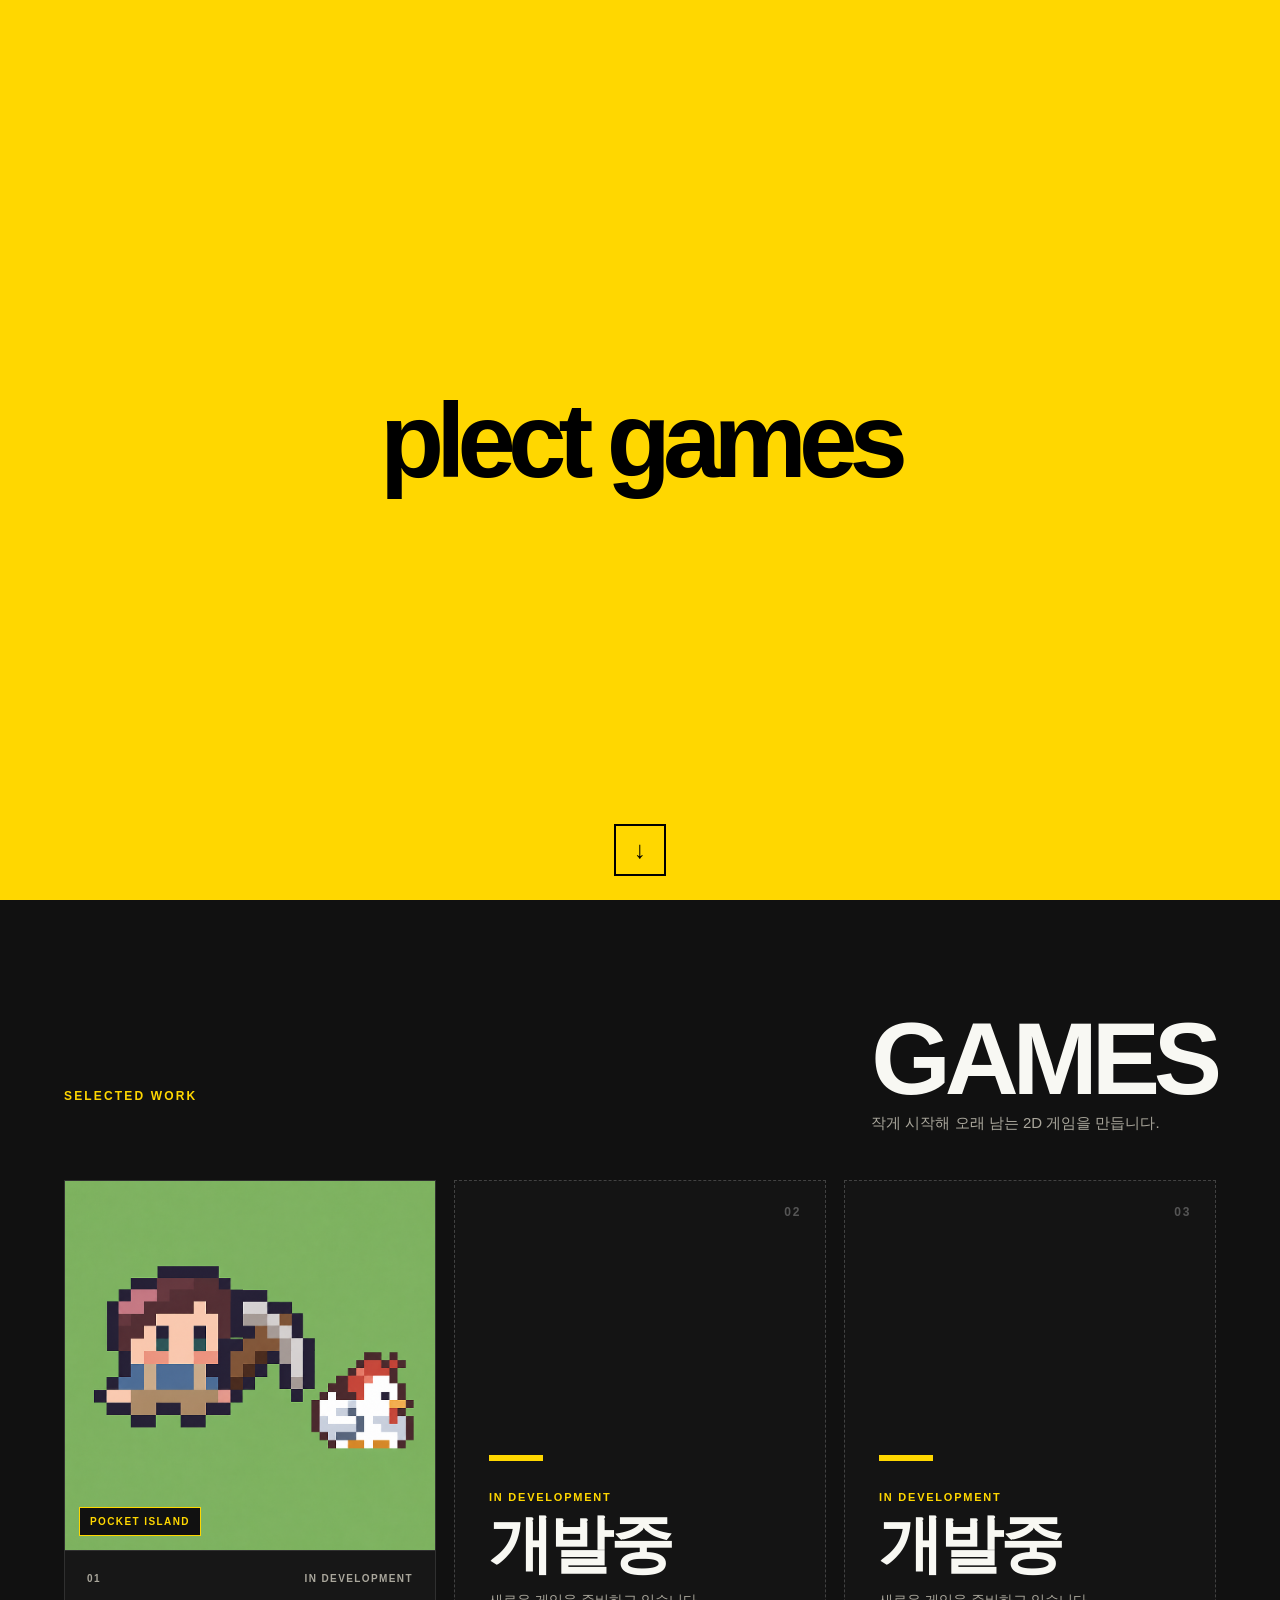
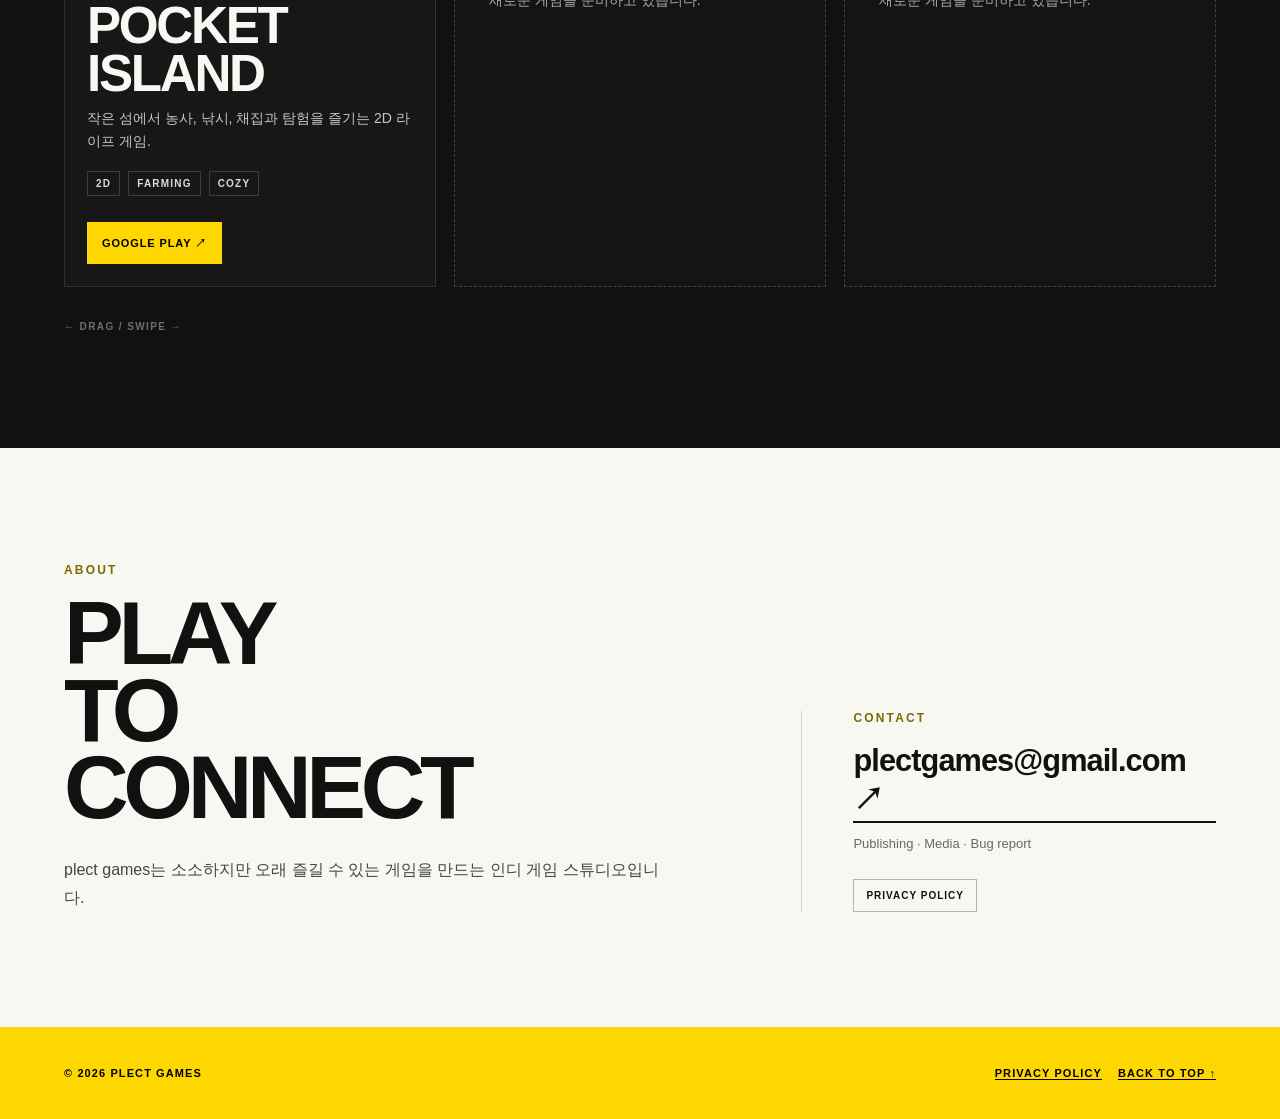
==== index.html @ aee7b850 "Add files via upload" ====
<!doctype html>
<html lang="ko">
<head>
  <meta charset="utf-8" />
  <meta name="viewport" content="width=device-width, initial-scale=1" />
  <meta name="theme-color" content="#FFD700" />
  <meta name="description" content="plect games — small games, deep worlds." />
  <title>plect games</title>
  <link rel="icon" href="assets/favicon.svg" type="image/svg+xml" />
  <link rel="stylesheet" href="styles.css?v=20260828" />
</head>
<body>
  <main>
    <section class="hero" id="top" aria-label="plect games intro">
      <h1 class="hero__logo" aria-label="plect games">plect games</h1>
      <a class="scroll-cue" href="#games" aria-label="게임 목록으로 이동">
        <span>↓</span>
      </a>
    </section>

    <section class="games section-dark" id="games">
      <div class="section-shell">
        <div class="section-heading reveal">
          <p class="eyebrow">SELECTED WORK</p>
          <h2>GAMES</h2>
          <p class="section-copy">작게 시작해 오래 남는 2D 게임을 만듭니다.</p>
        </div>

        <div class="games-track" aria-label="게임 목록">
          <article class="game-card reveal">
            <div class="game-media">
              <img class="game-image" src="assets/pocket-island.png" alt="곡괭이를 든 Pocket Island 모험가와 닭" />
              <div class="media-label">POCKET ISLAND</div>
            </div>
            <div class="game-card__body">
              <div class="game-card__meta">
                <span>01</span>
                <span>IN DEVELOPMENT</span>
              </div>
              <h3>POCKET ISLAND</h3>
              <p class="game-description">작은 섬에서 농사, 낚시, 채집과 탐험을 즐기는 2D 라이프 게임.</p>
              <ul class="tags" aria-label="게임 태그">
                <li>2D</li>
                <li>FARMING</li>
                <li>COZY</li>
              </ul>
              <div class="game-actions">
                <a class="btn btn--yellow" href="https://play.google.com/store/apps/details?id=com.plectgames.pocketisland&amp;pcampaignid=web_share" target="_blank" rel="noopener">GOOGLE PLAY ↗</a>
              </div>
            </div>
          </article>

          <article class="game-card game-card--development reveal" aria-label="개발 중인 게임">
            <div class="development-card">
              <span class="development-card__number">02</span>
              <p class="development-card__label">IN DEVELOPMENT</p>
              <h3>개발중</h3>
              <p class="development-card__copy">새로운 게임을 준비하고 있습니다.</p>
            </div>
          </article>

          <article class="game-card game-card--development reveal" aria-label="개발 중인 게임">
            <div class="development-card">
              <span class="development-card__number">03</span>
              <p class="development-card__label">IN DEVELOPMENT</p>
              <h3>개발중</h3>
              <p class="development-card__copy">새로운 게임을 준비하고 있습니다.</p>
            </div>
          </article>
        </div>

        <p class="swipe-hint">← DRAG / SWIPE →</p>
      </div>
    </section>

    <section class="info" id="info">
      <div class="section-shell info-grid">
        <div class="info-block reveal">
          <p class="eyebrow">ABOUT</p>
          <h2>PLAY<br />TO<br />CONNECT</h2>
          <p class="info-copy">plect games는 소소하지만 오래 즐길 수 있는 게임을 만드는 인디 게임 스튜디오입니다.</p>
        </div>

        <div class="contact-block reveal">
          <p class="eyebrow">CONTACT</p>
          <a class="contact-mail" href="mailto:plectgames@gmail.com">plectgames@gmail.com ↗</a>
          <p class="contact-note">Publishing · Media · Bug report</p>

          <nav class="socials" aria-label="사이트 링크">
            <a class="social-link" href="privacy.html">PRIVACY POLICY</a>
          </nav>
        </div>
      </div>
    </section>
  </main>

  <footer>
    <span>© <span id="year"></span> PLECT GAMES</span>
    <nav class="footer-links" aria-label="푸터 링크">
      <a href="privacy.html">PRIVACY POLICY</a>
      <a href="#top">BACK TO TOP ↑</a>
    </nav>
  </footer>

  <script src="script.js?v=20260828"></script>
</body>
</html>
---- styles.css ----
:root {
  --yellow: #ffd700;
  --black: #111111;
  --white: #f8f8f3;
  --muted: #aaa79c;
  --line: #2b2b2b;
  --page-pad: clamp(20px, 5vw, 80px);
}

* { box-sizing: border-box; }
html { scroll-behavior: smooth; }
body {
  margin: 0;
  background: var(--black);
  color: var(--white);
  font-family: Arial, Helvetica, "Apple SD Gothic Neo", "Noto Sans KR", sans-serif;
  overflow-x: hidden;
}

a { color: inherit; text-decoration: none; }
button, a { -webkit-tap-highlight-color: transparent; }
button { font: inherit; }

.hero {
  height: 100svh;
  min-height: 420px;
  display: grid;
  place-items: center;
  position: relative;
  padding: 28px;
  background: var(--yellow);
  color: #000;
  isolation: isolate;
}

.hero__logo {
  margin: 0;
  font-size: clamp(64px, 8.2vw, 150px);
  line-height: .9;
  letter-spacing: -0.075em;
  font-family: Arial, sans-serif;
  font-weight: 700;
  transform: translateY(-1vh);
}

.scroll-cue {
  width: 52px;
  height: 52px;
  display: grid;
  place-items: center;
  position: absolute;
  left: 50%;
  bottom: 24px;
  transform: translateX(-50%);
  border: 2px solid #000;
  font-size: 24px;
  font-weight: 900;
}
.scroll-cue span { animation: bounce 1.25s ease-in-out infinite; }
@keyframes bounce {
  0%,100% { transform: translateY(-3px); }
  50% { transform: translateY(5px); }
}

.section-dark { background: var(--black); }
.section-shell {
  width: min(1440px, 100%);
  margin: 0 auto;
  padding: clamp(78px, 9vw, 140px) var(--page-pad);
}
.section-heading {
  display: grid;
  grid-template-columns: 1fr auto;
  gap: 8px 28px;
  align-items: end;
  margin-bottom: 44px;
}
.eyebrow {
  margin: 0;
  font-size: 12px;
  font-weight: 900;
  letter-spacing: .18em;
  color: var(--yellow);
}
.section-heading h2,
.info h2 {
  margin: 0;
  font-size: clamp(54px, 8vw, 124px);
  line-height: .86;
  letter-spacing: -.06em;
  font-weight: 900;
}
.section-copy {
  grid-column: 2;
  margin: 0;
  max-width: 430px;
  color: var(--muted);
  font-size: 15px;
  line-height: 1.65;
}

.games-track {
  display: grid;
  grid-auto-flow: column;
  grid-auto-columns: minmax(320px, min(74vw, 520px));
  gap: 18px;
  overflow-x: auto;
  padding: 0 0 18px;
  scroll-snap-type: x mandatory;
  scrollbar-width: thin;
  scrollbar-color: var(--yellow) #202020;
  cursor: grab;
}
.games-track:active { cursor: grabbing; }
.games-track::-webkit-scrollbar { height: 8px; }
.games-track::-webkit-scrollbar-track { background: #202020; }
.games-track::-webkit-scrollbar-thumb { background: var(--yellow); }

.game-card {
  min-height: 600px;
  border: 1px solid #303030;
  background: #171717;
  scroll-snap-align: start;
  display: flex;
  flex-direction: column;
}
.game-card:hover { border-color: #5b5b5b; }
.game-media {
  position: relative;
  aspect-ratio: 1;
  min-height: 310px;
  overflow: hidden;
  border-bottom: 1px solid #303030;
}
.game-image {
  width: 100%;
  height: 100%;
  display: block;
  object-fit: cover;
}
.media-label {
  position: absolute;
  left: 14px;
  bottom: 14px;
  z-index: 5;
  background: var(--black);
  color: var(--yellow);
  border: 1px solid var(--yellow);
  padding: 8px 10px;
  font-size: 10px;
  letter-spacing: .14em;
  font-weight: 900;
}

.game-card__body {
  display: flex;
  flex: 1;
  flex-direction: column;
  padding: 22px;
}
.game-card__meta {
  display: flex;
  justify-content: space-between;
  gap: 18px;
  color: var(--muted);
  font-size: 10px;
  letter-spacing: .14em;
  font-weight: 900;
}
.game-card h3 {
  margin: 18px 0 10px;
  font-size: clamp(34px, 4vw, 56px);
  line-height: .93;
  letter-spacing: -.045em;
}
.game-description {
  margin: 0 0 18px;
  color: #c8c6be;
  font-size: 14px;
  line-height: 1.65;
}
.tags {
  list-style: none;
  display: flex;
  flex-wrap: wrap;
  gap: 8px;
  margin: 0 0 26px;
  padding: 0;
}
.tags li {
  border: 1px solid #3d3d3d;
  padding: 6px 8px;
  color: #dedbd2;
  font-size: 10px;
  letter-spacing: .12em;
  font-weight: 900;
}
.game-actions {
  display: flex;
  flex-wrap: wrap;
  gap: 8px;
  margin-top: auto;
}
.btn {
  min-height: 42px;
  display: inline-flex;
  align-items: center;
  justify-content: center;
  border: 1px solid #4d4d4d;
  padding: 0 14px;
  background: transparent;
  color: var(--white);
  font-size: 11px;
  font-weight: 900;
  letter-spacing: .08em;
  cursor: pointer;
}
.btn:hover { border-color: var(--yellow); color: var(--yellow); }
.btn--yellow { background: var(--yellow); color: #000; border-color: var(--yellow); }
.btn--yellow:hover { background: #000; color: var(--yellow); }
.btn--disabled { color: #6f6f6f; border-color: #313131; cursor: not-allowed; }

.game-card--development {
  border: 1px dashed #424242;
  background: #141414;
}
.development-card {
  min-height: 100%;
  flex: 1;
  display: flex;
  flex-direction: column;
  justify-content: center;
  padding: 34px;
  position: relative;
}
.development-card::before {
  content: "";
  width: 54px;
  height: 6px;
  background: var(--yellow);
  margin-bottom: 30px;
}
.development-card__number {
  position: absolute;
  top: 24px;
  right: 24px;
  color: #555;
  font-size: 12px;
  font-weight: 900;
  letter-spacing: .14em;
}
.development-card__label {
  margin: 0 0 12px;
  color: var(--yellow);
  font-size: 11px;
  font-weight: 900;
  letter-spacing: .16em;
}
.development-card h3 {
  margin: 0 0 14px;
  font-size: clamp(42px, 5vw, 70px);
  letter-spacing: -.055em;
}
.development-card__copy {
  margin: 0;
  color: var(--muted);
  font-size: 14px;
  line-height: 1.65;
}
.swipe-hint {
  margin: 16px 0 0;
  color: #6e6e6e;
  font-size: 10px;
  letter-spacing: .14em;
  font-weight: 900;
}

.info {
  background: var(--white);
  color: var(--black);
}
.info-grid {
  display: grid;
  grid-template-columns: 1.2fr .8fr;
  gap: clamp(54px, 9vw, 140px);
  align-items: end;
}
.info .eyebrow { color: #7d6a00; margin-bottom: 18px; }
.info h2 { font-size: clamp(50px, 7vw, 110px); }
.info-copy {
  max-width: 600px;
  margin: 30px 0 0;
  color: #454545;
  font-size: 16px;
  line-height: 1.75;
}
.contact-block { border-left: 1px solid #d4d1c5; padding-left: clamp(24px, 4vw, 54px); }
.contact-mail {
  display: inline-block;
  border-bottom: 2px solid var(--black);
  font-size: clamp(20px, 2.4vw, 34px);
  font-weight: 900;
  letter-spacing: -.03em;
  overflow-wrap: anywhere;
}
.contact-mail:hover { background: var(--yellow); }
.contact-note { color: #686868; font-size: 13px; }
.socials { display: flex; flex-wrap: wrap; gap: 8px; margin-top: 28px; }
.social-link {
  border: 1px solid #b8b5ab;
  padding: 10px 12px;
  font-size: 10px;
  font-weight: 900;
  letter-spacing: .1em;
}
.social-link:hover { background: var(--black); color: var(--yellow); border-color: var(--black); }

footer {
  min-height: 92px;
  display: flex;
  align-items: center;
  justify-content: space-between;
  gap: 20px;
  padding: 20px var(--page-pad);
  background: var(--yellow);
  color: #000;
  font-size: 11px;
  letter-spacing: .1em;
  font-weight: 900;
}
footer a { border-bottom: 1px solid #000; }
.footer-links {
  display: flex;
  flex-wrap: wrap;
  gap: 16px;
}

.reveal {
  opacity: 0;
  transform: translateY(18px);
  transition: opacity .55s ease, transform .55s ease;
}
.reveal.is-in { opacity: 1; transform: translateY(0); }

.privacy-page {
  background: var(--white);
  color: var(--black);
}
.privacy-hero {
  min-height: 46svh;
  display: flex;
  flex-direction: column;
  justify-content: flex-end;
  padding: clamp(36px, 7vw, 96px) var(--page-pad);
  background: var(--yellow);
}
.privacy-brand {
  position: absolute;
  top: 28px;
  left: var(--page-pad);
  font-size: 18px;
  font-weight: 900;
  letter-spacing: -.05em;
}
.privacy-hero h1 {
  max-width: 980px;
  margin: 16px 0 0;
  font-size: clamp(58px, 10vw, 140px);
  line-height: .86;
  letter-spacing: -.06em;
}
.privacy-date {
  margin: 22px 0 0;
  color: #4a4000;
  font-size: 13px;
  font-weight: 900;
  letter-spacing: .08em;
  text-transform: uppercase;
}
.privacy-content {
  width: min(920px, 100%);
  margin: 0 auto;
  padding: clamp(54px, 7vw, 96px) var(--page-pad);
  color: #202020;
  font-size: 16px;
  line-height: 1.78;
}
.privacy-content p {
  margin: 0 0 20px;
}
.privacy-content ul {
  margin: 0 0 24px;
  padding-left: 22px;
}
.privacy-content li {
  margin: 8px 0;
}
.privacy-content a {
  border-bottom: 2px solid var(--yellow);
  font-weight: 700;
}

@media (max-width: 840px) {
  .section-heading { grid-template-columns: 1fr; }
  .section-copy { grid-column: 1; }
  .info-grid { grid-template-columns: 1fr; }
  .contact-block { border-left: 0; border-top: 1px solid #d4d1c5; padding: 34px 0 0; }
  .game-card { min-height: 560px; }
  .game-media { min-height: 280px; }
}

@media (max-width: 520px) {
  .hero__logo { font-size: clamp(56px, 17.5vw, 90px); }
  .scroll-cue { width: 46px; height: 46px; bottom: 18px; }
  .section-shell { padding-left: 18px; padding-right: 18px; }
  .games-track { grid-auto-columns: 88vw; }
  .game-actions .btn { flex: 1 1 auto; }
  footer { align-items: flex-start; flex-direction: column; }
  .privacy-hero { min-height: 380px; }
  .privacy-brand { top: 22px; }
  .privacy-content { font-size: 15px; }
}

@media (prefers-reduced-motion: reduce) {
  html { scroll-behavior: auto; }
  *, *::before, *::after { animation: none !important; transition: none !important; }
  .reveal { opacity: 1; transform: none; }
}
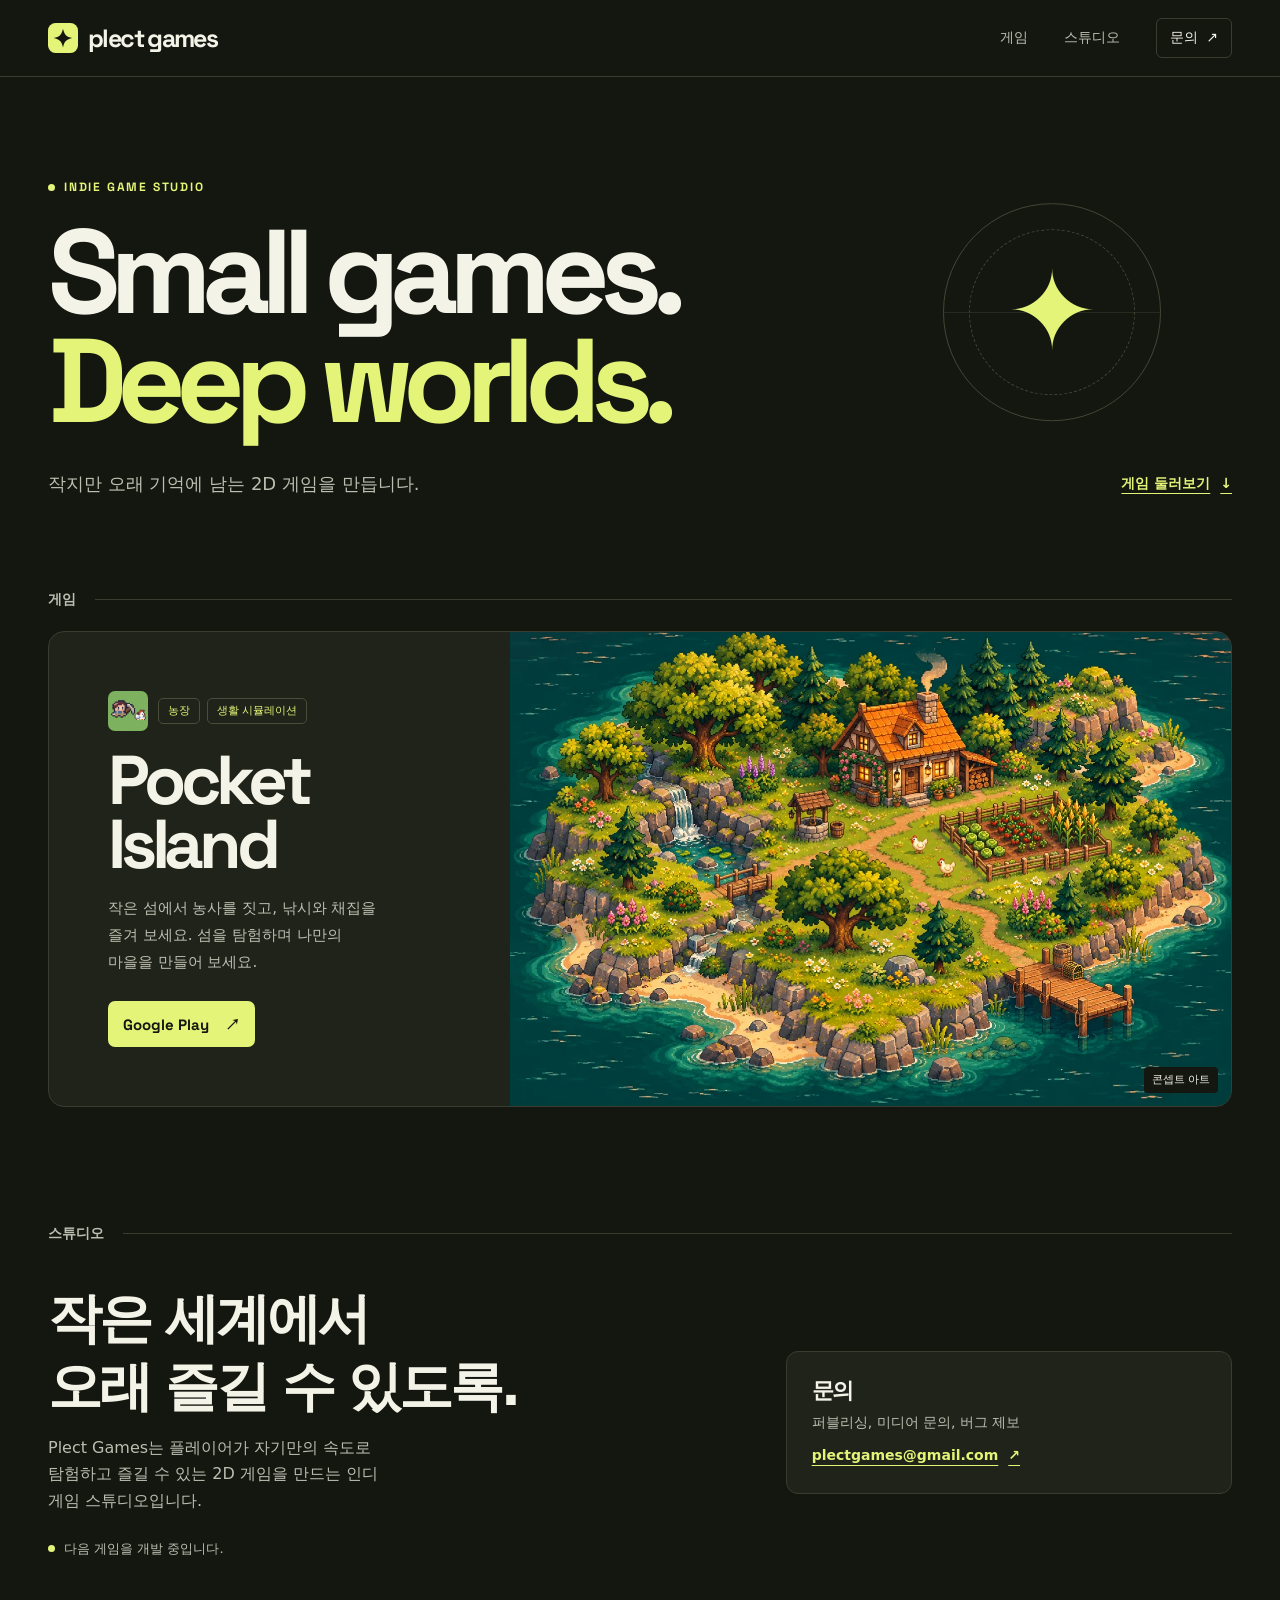
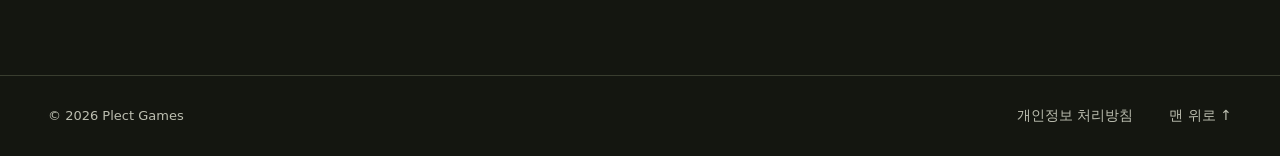
==== commit db03b910: "Redesign Plect Games studio website" ====
--- a/index.html
+++ b/index.html
@@ -1,107 +1,97 @@
 <!doctype html>
 <html lang="ko">
 <head>
-  <meta charset="utf-8" />
-  <meta name="viewport" content="width=device-width, initial-scale=1" />
-  <meta name="theme-color" content="#FFD700" />
-  <meta name="description" content="plect games — small games, deep worlds." />
-  <title>plect games</title>
-  <link rel="icon" href="assets/favicon.svg" type="image/svg+xml" />
-  <link rel="stylesheet" href="styles.css?v=20260828" />
+  <meta charset="utf-8">
+  <meta name="viewport" content="width=device-width, initial-scale=1">
+  <meta name="theme-color" content="#141610">
+  <meta name="description" content="작지만 오래 기억에 남는 2D 게임을 만드는 인디 게임 스튜디오, Plect Games.">
+  <title>Plect Games — Indie Game Studio</title>
+  <link rel="icon" href="assets/favicon.svg" type="image/svg+xml">
+  <link rel="stylesheet" href="styles.css?v=20261119">
+  <script src="script.js?v=20261119" defer></script>
 </head>
-<body>
-  <main>
-    <section class="hero" id="top" aria-label="plect games intro">
-      <h1 class="hero__logo" aria-label="plect games">plect games</h1>
-      <a class="scroll-cue" href="#games" aria-label="게임 목록으로 이동">
-        <span>↓</span>
+<body id="top">
+  <a class="skip-link" href="#main">본문으로 이동</a>
+  <header class="site-header">
+    <div class="shell header-inner">
+      <a class="wordmark" href="#top" aria-label="Plect Games 홈">
+        <img class="brand-mark" src="assets/favicon.svg" width="30" height="30" alt="">
+        plect games
       </a>
-    </section>
+      <nav class="site-nav" aria-label="주 메뉴">
+        <a href="#games">게임</a>
+        <a href="#studio">스튜디오</a>
+        <a class="nav-contact" href="#contact">문의 <span aria-hidden="true">↗</span></a>
+      </nav>
+    </div>
+  </header>
 
-    <section class="games section-dark" id="games">
-      <div class="section-shell">
-        <div class="section-heading reveal">
-          <p class="eyebrow">SELECTED WORK</p>
-          <h2>GAMES</h2>
-          <p class="section-copy">작게 시작해 오래 남는 2D 게임을 만듭니다.</p>
-        </div>
-
-        <div class="games-track" aria-label="게임 목록">
-          <article class="game-card reveal">
-            <div class="game-media">
-              <img class="game-image" src="assets/pocket-island.png" alt="곡괭이를 든 Pocket Island 모험가와 닭" />
-              <div class="media-label">POCKET ISLAND</div>
-            </div>
-            <div class="game-card__body">
-              <div class="game-card__meta">
-                <span>01</span>
-                <span>IN DEVELOPMENT</span>
-              </div>
-              <h3>POCKET ISLAND</h3>
-              <p class="game-description">작은 섬에서 농사, 낚시, 채집과 탐험을 즐기는 2D 라이프 게임.</p>
-              <ul class="tags" aria-label="게임 태그">
-                <li>2D</li>
-                <li>FARMING</li>
-                <li>COZY</li>
-              </ul>
-              <div class="game-actions">
-                <a class="btn btn--yellow" href="https://play.google.com/store/apps/details?id=com.plectgames.pocketisland&amp;pcampaignid=web_share" target="_blank" rel="noopener">GOOGLE PLAY ↗</a>
-              </div>
-            </div>
-          </article>
-
-          <article class="game-card game-card--development reveal" aria-label="개발 중인 게임">
-            <div class="development-card">
-              <span class="development-card__number">02</span>
-              <p class="development-card__label">IN DEVELOPMENT</p>
-              <h3>개발중</h3>
-              <p class="development-card__copy">새로운 게임을 준비하고 있습니다.</p>
-            </div>
-          </article>
-
-          <article class="game-card game-card--development reveal" aria-label="개발 중인 게임">
-            <div class="development-card">
-              <span class="development-card__number">03</span>
-              <p class="development-card__label">IN DEVELOPMENT</p>
-              <h3>개발중</h3>
-              <p class="development-card__copy">새로운 게임을 준비하고 있습니다.</p>
-            </div>
-          </article>
-        </div>
-
-        <p class="swipe-hint">← DRAG / SWIPE →</p>
+  <main id="main">
+    <section class="hero shell" aria-labelledby="hero-title">
+      <p class="eyebrow"><span class="dot" aria-hidden="true"></span> INDIE GAME STUDIO</p>
+      <h1 id="hero-title" lang="en">Small games.<br><em>Deep worlds.</em></h1>
+      <div class="hero-mark" aria-hidden="true"><span>✦</span></div>
+      <div class="hero-footer">
+        <p>작지만 오래 기억에 남는<br class="mobile-break"> 2D 게임을 만듭니다.</p>
+        <a class="text-link" href="#games">게임 둘러보기 <span aria-hidden="true">↓</span></a>
       </div>
     </section>
 
-    <section class="info" id="info">
-      <div class="section-shell info-grid">
-        <div class="info-block reveal">
-          <p class="eyebrow">ABOUT</p>
-          <h2>PLAY<br />TO<br />CONNECT</h2>
-          <p class="info-copy">plect games는 소소하지만 오래 즐길 수 있는 게임을 만드는 인디 게임 스튜디오입니다.</p>
+    <section class="games shell" id="games" aria-labelledby="games-title">
+      <div class="section-heading">
+        <h2 id="games-title">게임</h2>
+        <span class="section-rule" aria-hidden="true"></span>
+      </div>
+      <article class="game-card">
+        <div class="game-content">
+          <div class="game-meta">
+            <img src="assets/pocket-island.png" width="40" height="40" alt="">
+            <ul class="tags" aria-label="게임 장르">
+              <li>농장</li>
+              <li>생활 시뮬레이션</li>
+            </ul>
+          </div>
+          <h3 lang="en">Pocket<br class="desktop-break"> Island</h3>
+          <p>작은 섬에서 농사를 짓고, 낚시와 채집을 즐겨 보세요. 섬을 탐험하며 나만의 마을을 만들어 보세요.</p>
+          <a class="button" href="https://play.google.com/store/apps/details?id=com.plectgames.pocketisland">
+            Google Play <span aria-hidden="true">↗</span>
+          </a>
         </div>
+        <figure class="game-art">
+          <img src="assets/pocket-island-landscape.webp" alt="농장과 작은 집, 나무 부두가 있는 픽셀 아트 섬">
+          <figcaption>콘셉트 아트</figcaption>
+        </figure>
+      </article>
+    </section>
 
-        <div class="contact-block reveal">
-          <p class="eyebrow">CONTACT</p>
-          <a class="contact-mail" href="mailto:plectgames@gmail.com">plectgames@gmail.com ↗</a>
-          <p class="contact-note">Publishing · Media · Bug report</p>
-
-          <nav class="socials" aria-label="사이트 링크">
-            <a class="social-link" href="privacy.html">PRIVACY POLICY</a>
-          </nav>
+    <section class="studio shell" id="studio" aria-labelledby="studio-title">
+      <div class="section-heading">
+        <h2 id="studio-title">스튜디오</h2>
+        <span class="section-rule" aria-hidden="true"></span>
+      </div>
+      <div class="studio-grid">
+        <div>
+          <h3>작은 세계에서<br>오래 즐길 수 있도록.</h3>
+          <p>Plect Games는 플레이어가 자기만의 속도로 탐험하고 즐길 수 있는 2D 게임을 만드는 인디 게임 스튜디오입니다.</p>
+          <p class="studio-status"><span class="dot" aria-hidden="true"></span> 다음 게임을 개발 중입니다.</p>
+        </div>
+        <div class="contact" id="contact">
+          <h3>문의</h3>
+          <p>퍼블리싱, 미디어 문의, 버그 제보</p>
+          <a class="text-link" href="mailto:plectgames@gmail.com">plectgames@gmail.com <span aria-hidden="true">↗</span></a>
         </div>
       </div>
     </section>
   </main>
 
-  <footer>
-    <span>© <span id="year"></span> PLECT GAMES</span>
-    <nav class="footer-links" aria-label="푸터 링크">
-      <a href="privacy.html">PRIVACY POLICY</a>
-      <a href="#top">BACK TO TOP ↑</a>
-    </nav>
+  <footer class="site-footer">
+    <div class="shell footer-inner">
+      <p>© <span id="year">2026</span> Plect Games</p>
+      <nav class="footer-links" aria-label="푸터 메뉴">
+        <a href="privacy.html">개인정보 처리방침</a>
+        <a href="#top">맨 위로 <span aria-hidden="true">↑</span></a>
+      </nav>
+    </div>
   </footer>
-
-  <script src="script.js?v=20260828"></script>
 </body>
 </html>
--- a/styles.css
+++ b/styles.css
@@ -1,428 +1,438 @@
+@font-face {
+  font-family: "Space Grotesk";
+  src: url("assets/space-grotesk-bold.woff2") format("woff2");
+  font-style: normal;
+  font-weight: 700;
+  font-display: swap;
+}
+
 :root {
-  --yellow: #ffd700;
-  --black: #111111;
-  --white: #f8f8f3;
-  --muted: #aaa79c;
-  --line: #2b2b2b;
-  --page-pad: clamp(20px, 5vw, 80px);
+  color-scheme: dark;
+  --background: #141610;
+  --surface: #202319;
+  --ink: #f4f3e8;
+  --muted: #bcbeb0;
+  --line: #393d2f;
+  --accent: #e3f478;
+  --accent-hover: #edf9ab;
+  --shell: 1184px;
+  --display: "Space Grotesk", "Arial", sans-serif;
+  --body: "Noto Sans KR", "Apple SD Gothic Neo", "Malgun Gothic", system-ui, sans-serif;
 }
 
 * { box-sizing: border-box; }
+
 html { scroll-behavior: smooth; }
+
 body {
   margin: 0;
-  background: var(--black);
-  color: var(--white);
-  font-family: Arial, Helvetica, "Apple SD Gothic Neo", "Noto Sans KR", sans-serif;
-  overflow-x: hidden;
-}
-
-a { color: inherit; text-decoration: none; }
-button, a { -webkit-tap-highlight-color: transparent; }
-button { font: inherit; }
+  background: var(--background);
+  color: var(--ink);
+  font-family: var(--body);
+  line-height: 1.65;
+  word-break: keep-all;
+}
+
+h1, h2, h3, p, figure { margin: 0; }
+
+a { color: inherit; }
+
+img { display: block; max-width: 100%; }
+
+:focus-visible {
+  outline: 2px solid var(--accent);
+  outline-offset: 5px;
+}
+
+section[id], .contact[id] { scroll-margin-top: 32px; }
+
+.shell {
+  width: min(var(--shell), calc(100% - 96px));
+  margin-inline: auto;
+}
+
+.skip-link {
+  position: fixed;
+  z-index: 2;
+  top: 12px;
+  left: 12px;
+  padding: 10px 15px;
+  color: var(--background);
+  background: var(--accent);
+  transform: translateY(-150%);
+}
+
+.skip-link:focus { transform: translateY(0); }
+
+.site-header { border-bottom: 1px solid var(--line); }
+
+.header-inner, .footer-inner {
+  display: flex;
+  align-items: center;
+  justify-content: space-between;
+  gap: 20px;
+}
+
+.header-inner { min-height: 76px; }
+
+.wordmark {
+  display: inline-flex;
+  align-items: center;
+  gap: 10px;
+  color: var(--ink);
+  font: 700 25px/1 var(--display);
+  letter-spacing: -.065em;
+  text-decoration: none;
+  white-space: nowrap;
+}
+
+.brand-mark {
+  width: 30px;
+  height: 30px;
+}
+
+.site-nav, .footer-links {
+  display: flex;
+  align-items: center;
+  gap: clamp(12px, 3vw, 36px);
+}
+
+.site-nav a, .footer-links a {
+  text-decoration: none;
+  font-size: 14px;
+  white-space: nowrap;
+}
+
+.site-nav a:not(.nav-contact), .footer-links a { color: var(--muted); }
+.site-nav a:hover, .footer-links a:hover { color: var(--accent-hover); }
+
+.nav-contact {
+  padding: 7px 13px;
+  border: 1px solid var(--line);
+  border-radius: 6px;
+}
+
+.nav-contact span { margin-left: 4px; }
 
 .hero {
-  height: 100svh;
-  min-height: 420px;
+  position: relative;
+  padding-block: clamp(70px, 8vw, 119px) clamp(65px, 7vw, 100px);
+}
+
+.eyebrow {
+  display: flex;
+  align-items: center;
+  gap: 9px;
+  color: var(--accent);
+  font: 700 12px/1.4 var(--display);
+  letter-spacing: .15em;
+}
+
+.dot {
+  display: inline-block;
+  flex: none;
+  width: 7px;
+  height: 7px;
+  border-radius: 50%;
+  background: var(--accent);
+}
+
+.hero h1 {
+  margin-top: 22px;
+  font: 700 clamp(58px, 9.3vw, 138px)/.91 var(--display);
+  letter-spacing: -.085em;
+}
+
+.hero h1 em {
+  color: var(--accent);
+  font-style: normal;
+}
+
+.hero-mark {
+  position: absolute;
   display: grid;
   place-items: center;
-  position: relative;
-  padding: 28px;
-  background: var(--yellow);
-  color: #000;
-  isolation: isolate;
-}
-
-.hero__logo {
+  top: 46%;
+  right: 6%;
+  width: clamp(150px, 17vw, 235px);
+  aspect-ratio: 1;
+  border: 1px solid #424735;
+  border-radius: 50%;
+  color: var(--accent);
+  transform: translateY(-50%);
+}
+
+.hero-mark::before {
+  position: absolute;
+  width: 76%;
+  aspect-ratio: 1;
+  border: 1px dashed #424735;
+  border-radius: inherit;
+  content: "";
+}
+
+.hero-mark::after {
+  position: absolute;
+  inset: 0;
+  border-radius: inherit;
+  background: linear-gradient(transparent calc(50% - .5px), #424735 50%, transparent calc(50% + .5px)),
+    linear-gradient(90deg, transparent calc(50% - .5px), #424735 50%, transparent calc(50% + .5px));
+  content: "";
+}
+
+.hero-mark span {
+  z-index: 1;
+  font: clamp(72px, 8.5vw, 120px)/1 system-ui, sans-serif;
+}
+
+.hero-footer {
+  display: flex;
+  align-items: center;
+  justify-content: space-between;
+  gap: 20px;
+  margin-top: 34px;
+  color: var(--muted);
+  font-size: clamp(15px, 1.5vw, 18px);
+}
+
+.mobile-break { display: none; }
+
+.text-link {
+  display: inline-flex;
+  align-items: center;
+  gap: 10px;
+  width: fit-content;
+  color: var(--accent);
+  font-weight: 700;
+  font-size: 14px;
+  text-underline-offset: 5px;
+}
+
+.text-link:hover { color: var(--accent-hover); }
+.text-link span { text-decoration: none; }
+
+.section-heading {
+  display: flex;
+  align-items: center;
+  gap: 19px;
+  margin-bottom: 20px;
+}
+
+.section-heading h2 {
+  color: var(--muted);
+  font-size: 14px;
+  font-weight: 650;
+  white-space: nowrap;
+}
+
+.section-rule {
+  flex: 1;
+  height: 1px;
+  background: var(--line);
+}
+
+.game-card {
+  display: grid;
+  grid-template-columns: minmax(0, .78fr) minmax(0, 1.22fr);
+  min-height: 436px;
+  border: 1px solid var(--line);
+  border-radius: 16px;
+  background: var(--surface);
+}
+
+.game-content {
+  align-self: center;
+  padding: clamp(29px, 4.6vw, 64px);
+}
+
+.game-meta {
+  display: flex;
+  align-items: center;
+  gap: 10px;
+  margin-bottom: 18px;
+}
+
+.game-meta img {
+  flex: none;
+  border-radius: 7px;
+}
+
+.tags {
+  display: flex;
+  flex-wrap: wrap;
+  gap: 7px;
   margin: 0;
-  font-size: clamp(64px, 8.2vw, 150px);
-  line-height: .9;
-  letter-spacing: -0.075em;
-  font-family: Arial, sans-serif;
-  font-weight: 700;
-  transform: translateY(-1vh);
-}
-
-.scroll-cue {
-  width: 52px;
-  height: 52px;
-  display: grid;
-  place-items: center;
-  position: absolute;
-  left: 50%;
-  bottom: 24px;
-  transform: translateX(-50%);
-  border: 2px solid #000;
-  font-size: 24px;
-  font-weight: 900;
-}
-.scroll-cue span { animation: bounce 1.25s ease-in-out infinite; }
-@keyframes bounce {
-  0%,100% { transform: translateY(-3px); }
-  50% { transform: translateY(5px); }
-}
-
-.section-dark { background: var(--black); }
-.section-shell {
-  width: min(1440px, 100%);
-  margin: 0 auto;
-  padding: clamp(78px, 9vw, 140px) var(--page-pad);
-}
-.section-heading {
-  display: grid;
-  grid-template-columns: 1fr auto;
-  gap: 8px 28px;
-  align-items: end;
-  margin-bottom: 44px;
-}
-.eyebrow {
-  margin: 0;
-  font-size: 12px;
-  font-weight: 900;
-  letter-spacing: .18em;
-  color: var(--yellow);
-}
-.section-heading h2,
-.info h2 {
-  margin: 0;
-  font-size: clamp(54px, 8vw, 124px);
-  line-height: .86;
-  letter-spacing: -.06em;
-  font-weight: 900;
-}
-.section-copy {
-  grid-column: 2;
-  margin: 0;
-  max-width: 430px;
+  padding: 0;
+  list-style-type: none;
+}
+
+.tags li {
+  padding: 3px 9px;
+  border: 1px solid #484e39;
+  border-radius: 5px;
+  color: var(--accent);
+  font-size: 11px;
+}
+
+.game-content h3 {
+  font: 700 clamp(42px, 5.4vw, 76px)/.92 var(--display);
+  letter-spacing: -.075em;
+}
+
+.game-content p {
+  max-width: 29ch;
+  margin-top: 19px;
   color: var(--muted);
   font-size: 15px;
-  line-height: 1.65;
-}
-
-.games-track {
-  display: grid;
-  grid-auto-flow: column;
-  grid-auto-columns: minmax(320px, min(74vw, 520px));
-  gap: 18px;
-  overflow-x: auto;
-  padding: 0 0 18px;
-  scroll-snap-type: x mandatory;
-  scrollbar-width: thin;
-  scrollbar-color: var(--yellow) #202020;
-  cursor: grab;
-}
-.games-track:active { cursor: grabbing; }
-.games-track::-webkit-scrollbar { height: 8px; }
-.games-track::-webkit-scrollbar-track { background: #202020; }
-.games-track::-webkit-scrollbar-thumb { background: var(--yellow); }
-
-.game-card {
-  min-height: 600px;
-  border: 1px solid #303030;
-  background: #171717;
-  scroll-snap-align: start;
-  display: flex;
-  flex-direction: column;
-}
-.game-card:hover { border-color: #5b5b5b; }
-.game-media {
+  line-height: 1.8;
+}
+
+.button {
+  display: inline-flex;
+  align-items: center;
+  gap: 16px;
+  min-height: 46px;
+  margin-top: 25px;
+  padding: 8px 15px;
+  border-radius: 7px;
+  background: var(--accent);
+  color: var(--background);
+  font: 700 15px/1 var(--display);
+  text-decoration: none;
+}
+
+.button:hover { background: var(--accent-hover); }
+
+.game-art {
   position: relative;
-  aspect-ratio: 1;
-  min-height: 310px;
   overflow: hidden;
-  border-bottom: 1px solid #303030;
-}
-.game-image {
+  min-height: 100%;
+  border-radius: 0 15px 15px 0;
+  background: #223d31;
+}
+
+.game-art img {
+  position: absolute;
   width: 100%;
   height: 100%;
-  display: block;
   object-fit: cover;
 }
-.media-label {
+
+.game-art figcaption {
   position: absolute;
-  left: 14px;
-  bottom: 14px;
-  z-index: 5;
-  background: var(--black);
-  color: var(--yellow);
-  border: 1px solid var(--yellow);
-  padding: 8px 10px;
-  font-size: 10px;
-  letter-spacing: .14em;
-  font-weight: 900;
-}
-
-.game-card__body {
-  display: flex;
-  flex: 1;
-  flex-direction: column;
-  padding: 22px;
-}
-.game-card__meta {
-  display: flex;
-  justify-content: space-between;
-  gap: 18px;
+  right: 13px;
+  bottom: 13px;
+  padding: 4px 8px;
+  border-radius: 4px;
+  background: #141610;
+  color: var(--ink);
+  font-size: 11px;
+}
+
+.studio { padding-block: clamp(74px, 9vw, 130px); }
+
+.studio-grid {
+  display: grid;
+  grid-template-columns: minmax(0, 1fr) minmax(0, .7fr);
+  align-items: center;
+  gap: clamp(30px, 8vw, 100px);
+  padding-top: 20px;
+}
+
+.studio-grid h3 {
+  font-size: clamp(31px, 4.2vw, 55px);
+  line-height: 1.25;
+  letter-spacing: -.06em;
+}
+
+.studio-grid p {
+  max-width: 36ch;
+  margin-top: 15px;
   color: var(--muted);
-  font-size: 10px;
-  letter-spacing: .14em;
-  font-weight: 900;
-}
-.game-card h3 {
-  margin: 18px 0 10px;
-  font-size: clamp(34px, 4vw, 56px);
-  line-height: .93;
-  letter-spacing: -.045em;
-}
-.game-description {
-  margin: 0 0 18px;
-  color: #c8c6be;
-  font-size: 14px;
-  line-height: 1.65;
-}
-.tags {
-  list-style: none;
-  display: flex;
-  flex-wrap: wrap;
-  gap: 8px;
-  margin: 0 0 26px;
-  padding: 0;
-}
-.tags li {
-  border: 1px solid #3d3d3d;
-  padding: 6px 8px;
-  color: #dedbd2;
-  font-size: 10px;
-  letter-spacing: .12em;
-  font-weight: 900;
-}
-.game-actions {
-  display: flex;
-  flex-wrap: wrap;
-  gap: 8px;
-  margin-top: auto;
-}
-.btn {
-  min-height: 42px;
-  display: inline-flex;
-  align-items: center;
-  justify-content: center;
-  border: 1px solid #4d4d4d;
-  padding: 0 14px;
-  background: transparent;
-  color: var(--white);
-  font-size: 11px;
-  font-weight: 900;
-  letter-spacing: .08em;
-  cursor: pointer;
-}
-.btn:hover { border-color: var(--yellow); color: var(--yellow); }
-.btn--yellow { background: var(--yellow); color: #000; border-color: var(--yellow); }
-.btn--yellow:hover { background: #000; color: var(--yellow); }
-.btn--disabled { color: #6f6f6f; border-color: #313131; cursor: not-allowed; }
-
-.game-card--development {
-  border: 1px dashed #424242;
-  background: #141414;
-}
-.development-card {
-  min-height: 100%;
-  flex: 1;
-  display: flex;
-  flex-direction: column;
-  justify-content: center;
-  padding: 34px;
-  position: relative;
-}
-.development-card::before {
-  content: "";
-  width: 54px;
-  height: 6px;
-  background: var(--yellow);
-  margin-bottom: 30px;
-}
-.development-card__number {
-  position: absolute;
-  top: 24px;
-  right: 24px;
-  color: #555;
-  font-size: 12px;
-  font-weight: 900;
-  letter-spacing: .14em;
-}
-.development-card__label {
-  margin: 0 0 12px;
-  color: var(--yellow);
-  font-size: 11px;
-  font-weight: 900;
-  letter-spacing: .16em;
-}
-.development-card h3 {
-  margin: 0 0 14px;
-  font-size: clamp(42px, 5vw, 70px);
-  letter-spacing: -.055em;
-}
-.development-card__copy {
-  margin: 0;
+}
+
+.studio-grid .studio-status {
+  display: flex;
+  align-items: center;
+  gap: 9px;
+  margin-top: 24px;
+  font-size: 13px;
+}
+
+.contact {
+  padding: 25px;
+  border: 1px solid var(--line);
+  border-radius: 12px;
+  background: var(--surface);
+}
+
+.contact h3 { font-size: 22px; }
+.contact p { margin-top: 7px; font-size: 14px; }
+.contact .text-link { margin-top: 9px; overflow-wrap: anywhere; }
+
+.site-footer { border-top: 1px solid var(--line); }
+
+.footer-inner {
+  min-height: 80px;
   color: var(--muted);
-  font-size: 14px;
-  line-height: 1.65;
-}
-.swipe-hint {
-  margin: 16px 0 0;
-  color: #6e6e6e;
-  font-size: 10px;
-  letter-spacing: .14em;
-  font-weight: 900;
-}
-
-.info {
-  background: var(--white);
-  color: var(--black);
-}
-.info-grid {
-  display: grid;
-  grid-template-columns: 1.2fr .8fr;
-  gap: clamp(54px, 9vw, 140px);
-  align-items: end;
-}
-.info .eyebrow { color: #7d6a00; margin-bottom: 18px; }
-.info h2 { font-size: clamp(50px, 7vw, 110px); }
-.info-copy {
-  max-width: 600px;
-  margin: 30px 0 0;
-  color: #454545;
-  font-size: 16px;
-  line-height: 1.75;
-}
-.contact-block { border-left: 1px solid #d4d1c5; padding-left: clamp(24px, 4vw, 54px); }
-.contact-mail {
-  display: inline-block;
-  border-bottom: 2px solid var(--black);
-  font-size: clamp(20px, 2.4vw, 34px);
-  font-weight: 900;
-  letter-spacing: -.03em;
+  font-size: 13px;
+}
+
+.privacy-hero, .privacy-content {
+  max-width: 760px;
+  margin-inline: auto;
+}
+
+.privacy-hero {
+  padding-block: 68px 28px;
+  border-bottom: 1px solid var(--line);
+}
+
+.privacy-hero h1 {
+  margin-block: 10px;
+  font: 700 clamp(42px, 8vw, 82px)/.98 var(--display);
+  letter-spacing: -.07em;
+}
+
+.privacy-date, .privacy-content { color: var(--muted); }
+
+.privacy-content {
+  padding-block: 30px 80px;
   overflow-wrap: anywhere;
 }
-.contact-mail:hover { background: var(--yellow); }
-.contact-note { color: #686868; font-size: 13px; }
-.socials { display: flex; flex-wrap: wrap; gap: 8px; margin-top: 28px; }
-.social-link {
-  border: 1px solid #b8b5ab;
-  padding: 10px 12px;
-  font-size: 10px;
-  font-weight: 900;
-  letter-spacing: .1em;
-}
-.social-link:hover { background: var(--black); color: var(--yellow); border-color: var(--black); }
-
-footer {
-  min-height: 92px;
-  display: flex;
-  align-items: center;
-  justify-content: space-between;
-  gap: 20px;
-  padding: 20px var(--page-pad);
-  background: var(--yellow);
-  color: #000;
-  font-size: 11px;
-  letter-spacing: .1em;
-  font-weight: 900;
-}
-footer a { border-bottom: 1px solid #000; }
-.footer-links {
-  display: flex;
-  flex-wrap: wrap;
-  gap: 16px;
-}
-
-.reveal {
-  opacity: 0;
-  transform: translateY(18px);
-  transition: opacity .55s ease, transform .55s ease;
-}
-.reveal.is-in { opacity: 1; transform: translateY(0); }
-
-.privacy-page {
-  background: var(--white);
-  color: var(--black);
-}
-.privacy-hero {
-  min-height: 46svh;
-  display: flex;
-  flex-direction: column;
-  justify-content: flex-end;
-  padding: clamp(36px, 7vw, 96px) var(--page-pad);
-  background: var(--yellow);
-}
-.privacy-brand {
-  position: absolute;
-  top: 28px;
-  left: var(--page-pad);
-  font-size: 18px;
-  font-weight: 900;
-  letter-spacing: -.05em;
-}
-.privacy-hero h1 {
-  max-width: 980px;
-  margin: 16px 0 0;
-  font-size: clamp(58px, 10vw, 140px);
-  line-height: .86;
-  letter-spacing: -.06em;
-}
-.privacy-date {
-  margin: 22px 0 0;
-  color: #4a4000;
-  font-size: 13px;
-  font-weight: 900;
-  letter-spacing: .08em;
-  text-transform: uppercase;
-}
-.privacy-content {
-  width: min(920px, 100%);
-  margin: 0 auto;
-  padding: clamp(54px, 7vw, 96px) var(--page-pad);
-  color: #202020;
-  font-size: 16px;
-  line-height: 1.78;
-}
-.privacy-content p {
-  margin: 0 0 20px;
-}
-.privacy-content ul {
-  margin: 0 0 24px;
-  padding-left: 22px;
-}
-.privacy-content li {
-  margin: 8px 0;
-}
-.privacy-content a {
-  border-bottom: 2px solid var(--yellow);
-  font-weight: 700;
-}
-
-@media (max-width: 840px) {
-  .section-heading { grid-template-columns: 1fr; }
-  .section-copy { grid-column: 1; }
-  .info-grid { grid-template-columns: 1fr; }
-  .contact-block { border-left: 0; border-top: 1px solid #d4d1c5; padding: 34px 0 0; }
-  .game-card { min-height: 560px; }
-  .game-media { min-height: 280px; }
-}
-
-@media (max-width: 520px) {
-  .hero__logo { font-size: clamp(56px, 17.5vw, 90px); }
-  .scroll-cue { width: 46px; height: 46px; bottom: 18px; }
-  .section-shell { padding-left: 18px; padding-right: 18px; }
-  .games-track { grid-auto-columns: 88vw; }
-  .game-actions .btn { flex: 1 1 auto; }
-  footer { align-items: flex-start; flex-direction: column; }
-  .privacy-hero { min-height: 380px; }
-  .privacy-brand { top: 22px; }
-  .privacy-content { font-size: 15px; }
+
+.privacy-content p { margin-bottom: 1em; }
+.privacy-content ul { padding-left: 1.3em; }
+.privacy-content li { margin-block: .3em; }
+.privacy-content a { color: var(--accent); }
+
+@media (max-width: 880px) {
+  .shell { width: calc(100% - 56px); }
+  .hero-mark { display: none; }
+  .game-card { min-height: 370px; }
+}
+
+@media (max-width: 640px) {
+  .shell { width: calc(100% - 36px); }
+  .header-inner { min-height: 64px; gap: 10px; }
+  .wordmark { gap: 7px; font-size: 20px; }
+  .brand-mark { width: 25px; height: 25px; }
+  .site-nav { gap: clamp(9px, 3vw, 16px); }
+  .site-nav a { font-size: 12px; }
+  .nav-contact { padding: 5px 7px; }
+  .nav-contact span { display: none; }
+  .hero h1 { font-size: clamp(42px, 11.75vw, 74px); }
+  .hero-footer { align-items: end; margin-top: 25px; gap: 12px; }
+  .hero-footer .text-link { flex: none; font-size: 12px; }
+  .mobile-break { display: initial; }
+  .desktop-break { display: none; }
+  .game-card { grid-template-columns: 1fr; }
+  .game-art { grid-row: 1; aspect-ratio: 1.45; border-radius: 15px 15px 0 0; }
+  .studio-grid { grid-template-columns: 1fr; padding-top: 6px; }
+  .footer-inner { min-height: 68px; flex-wrap: wrap; padding-block: 14px; gap: 8px 16px; }
+  .footer-links a { font-size: 12px; }
 }
 
 @media (prefers-reduced-motion: reduce) {
   html { scroll-behavior: auto; }
-  *, *::before, *::after { animation: none !important; transition: none !important; }
-  .reveal { opacity: 1; transform: none; }
-}
+}
